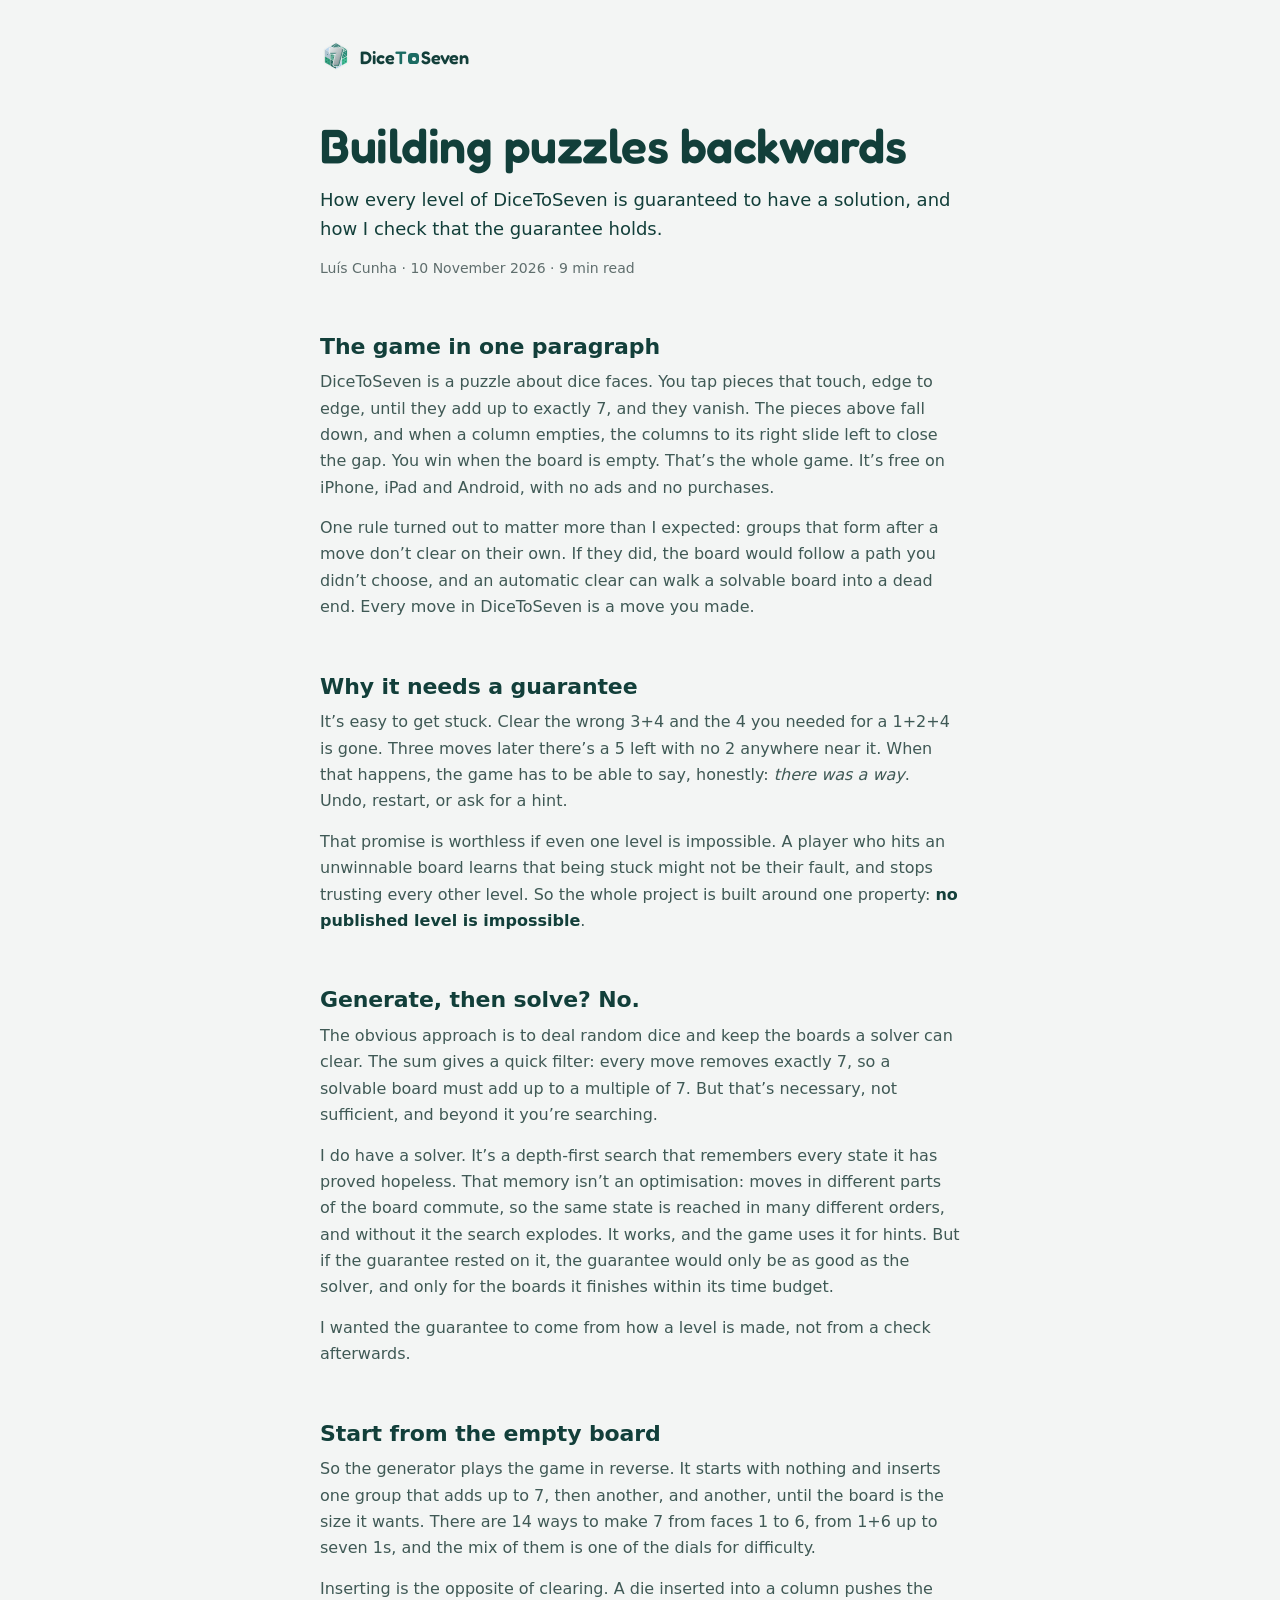
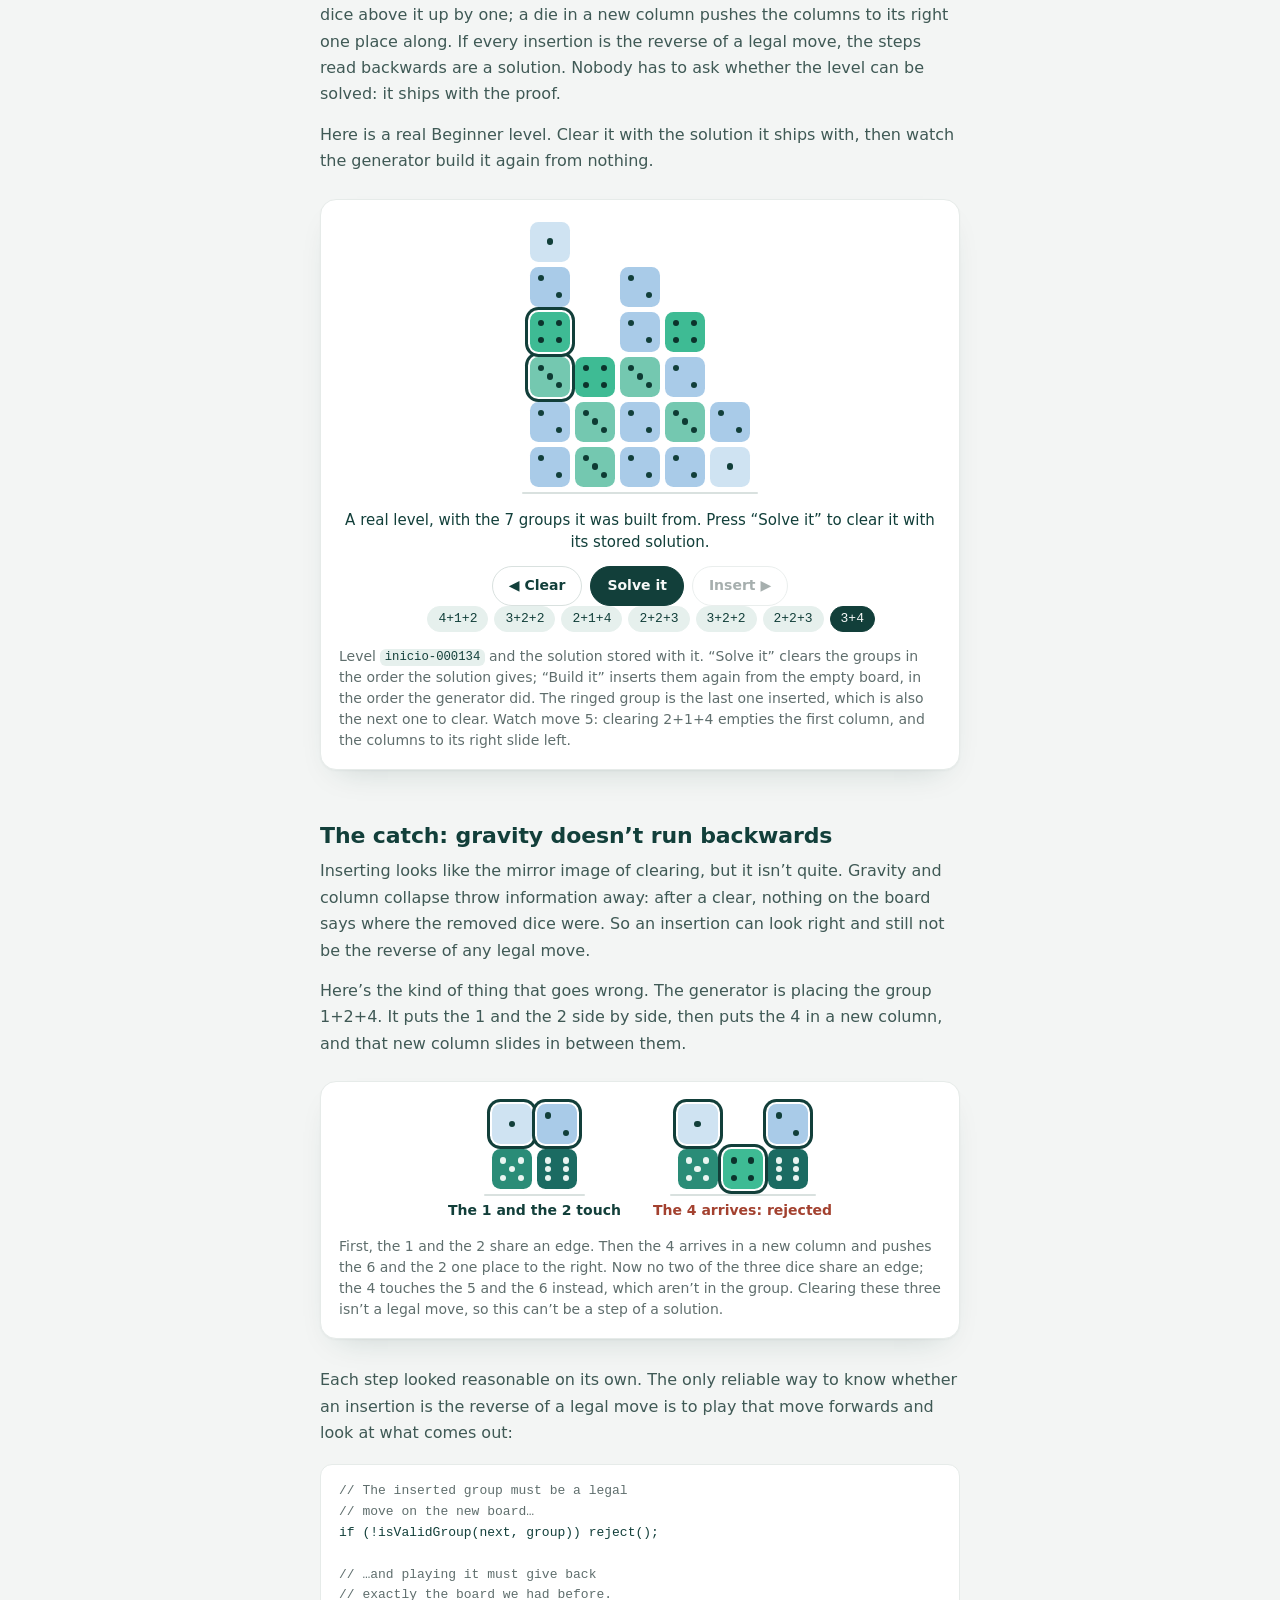
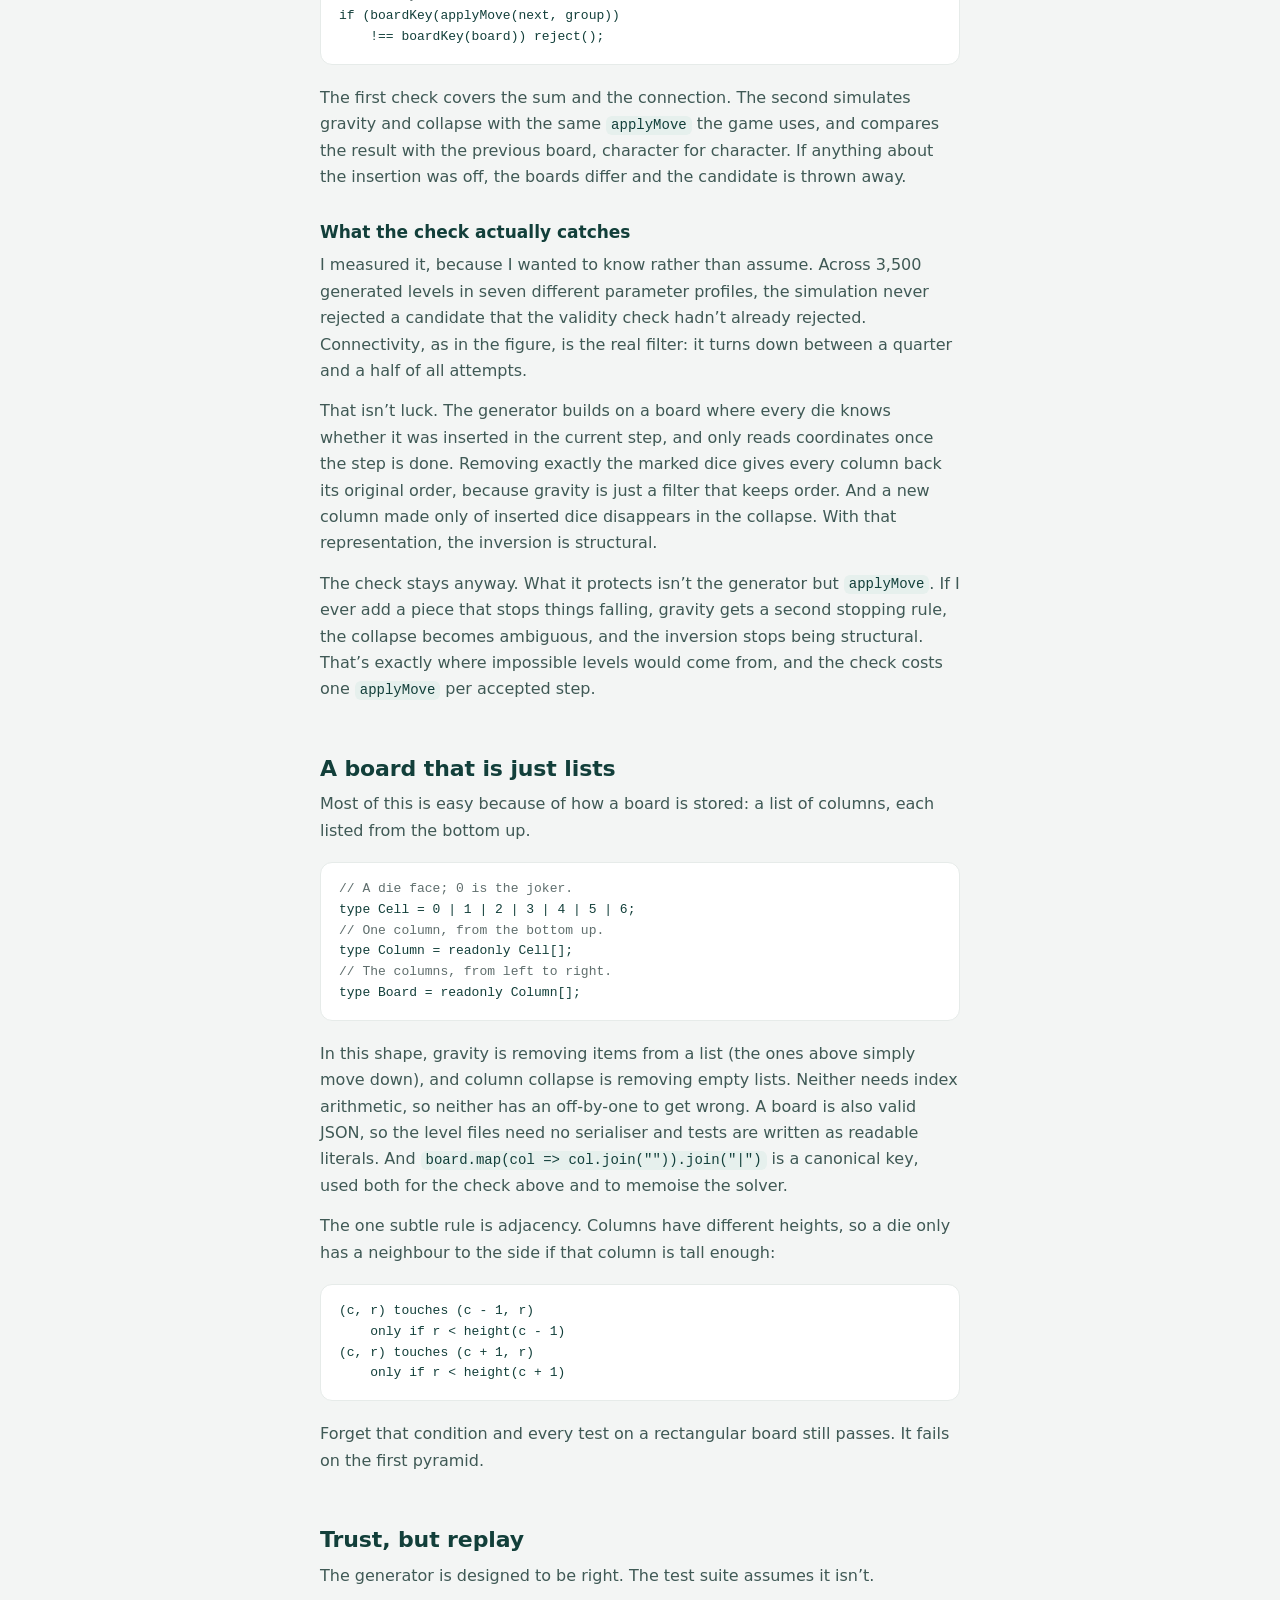
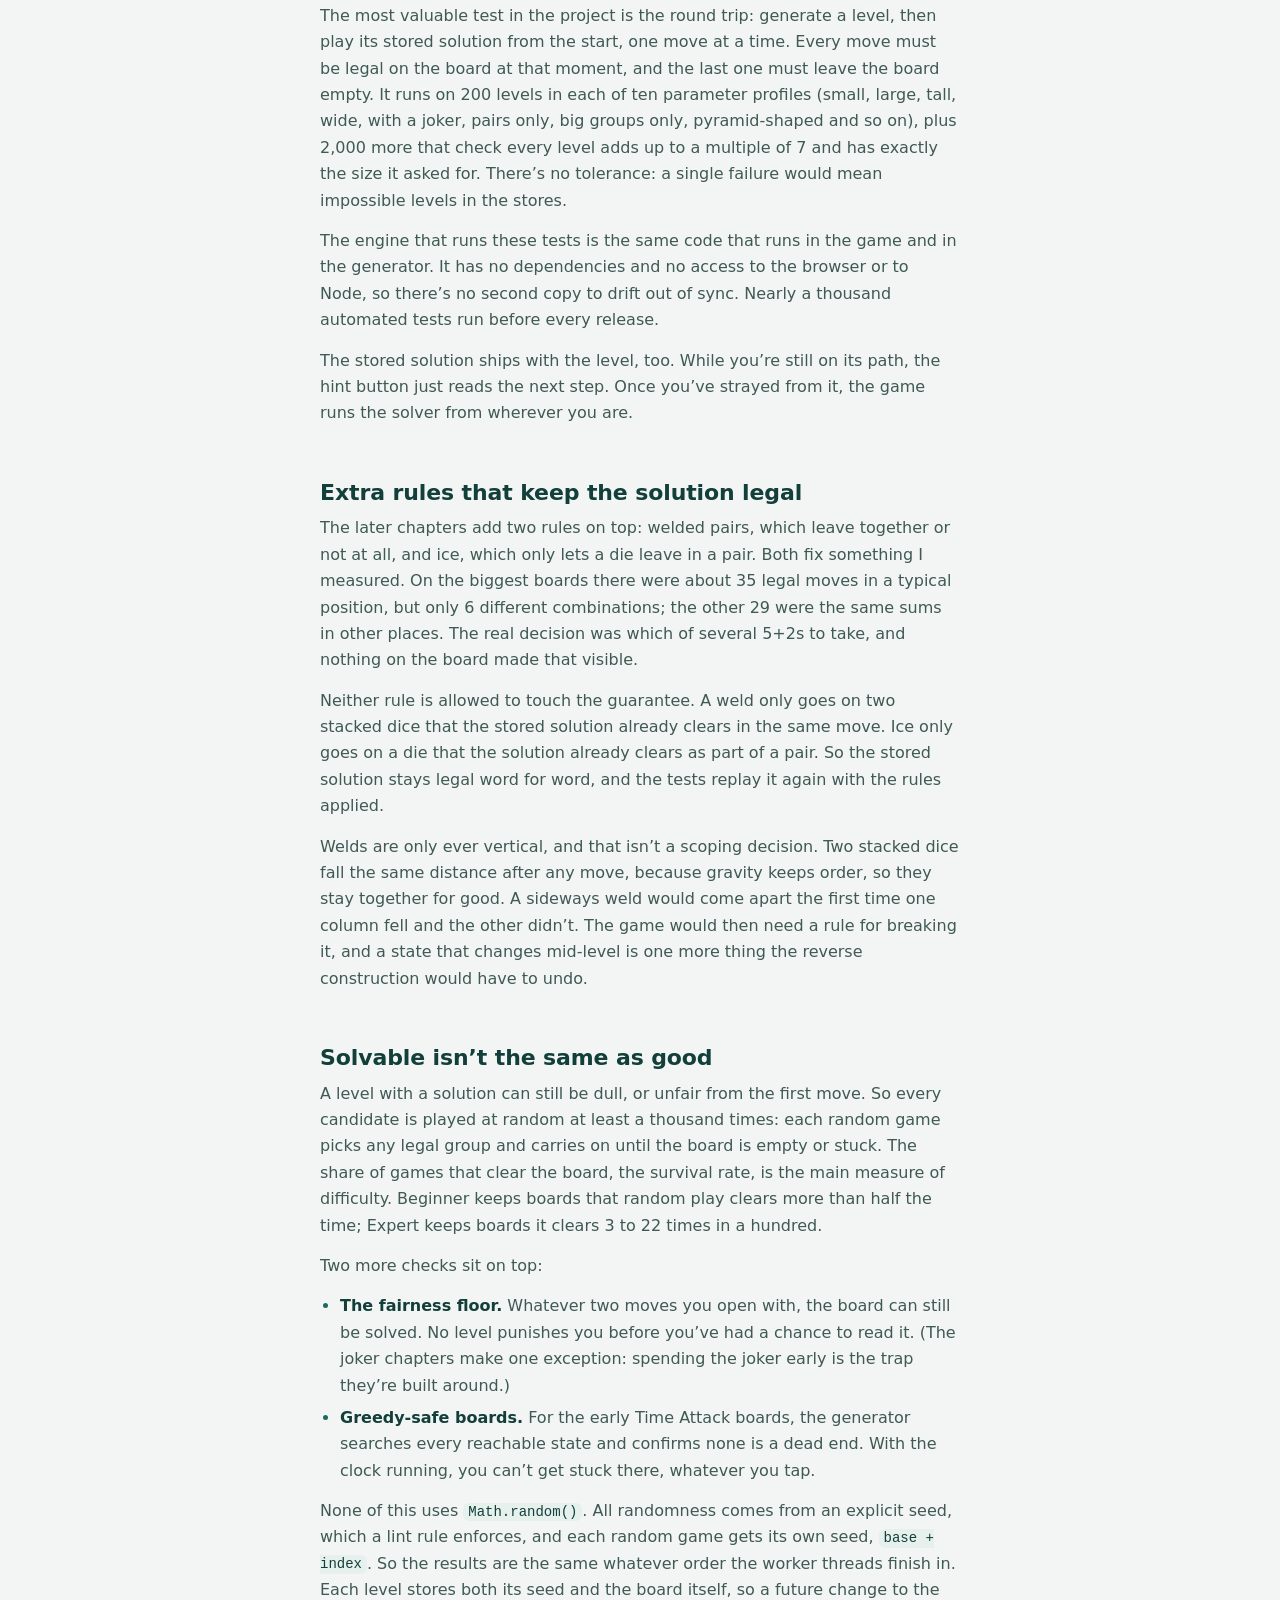
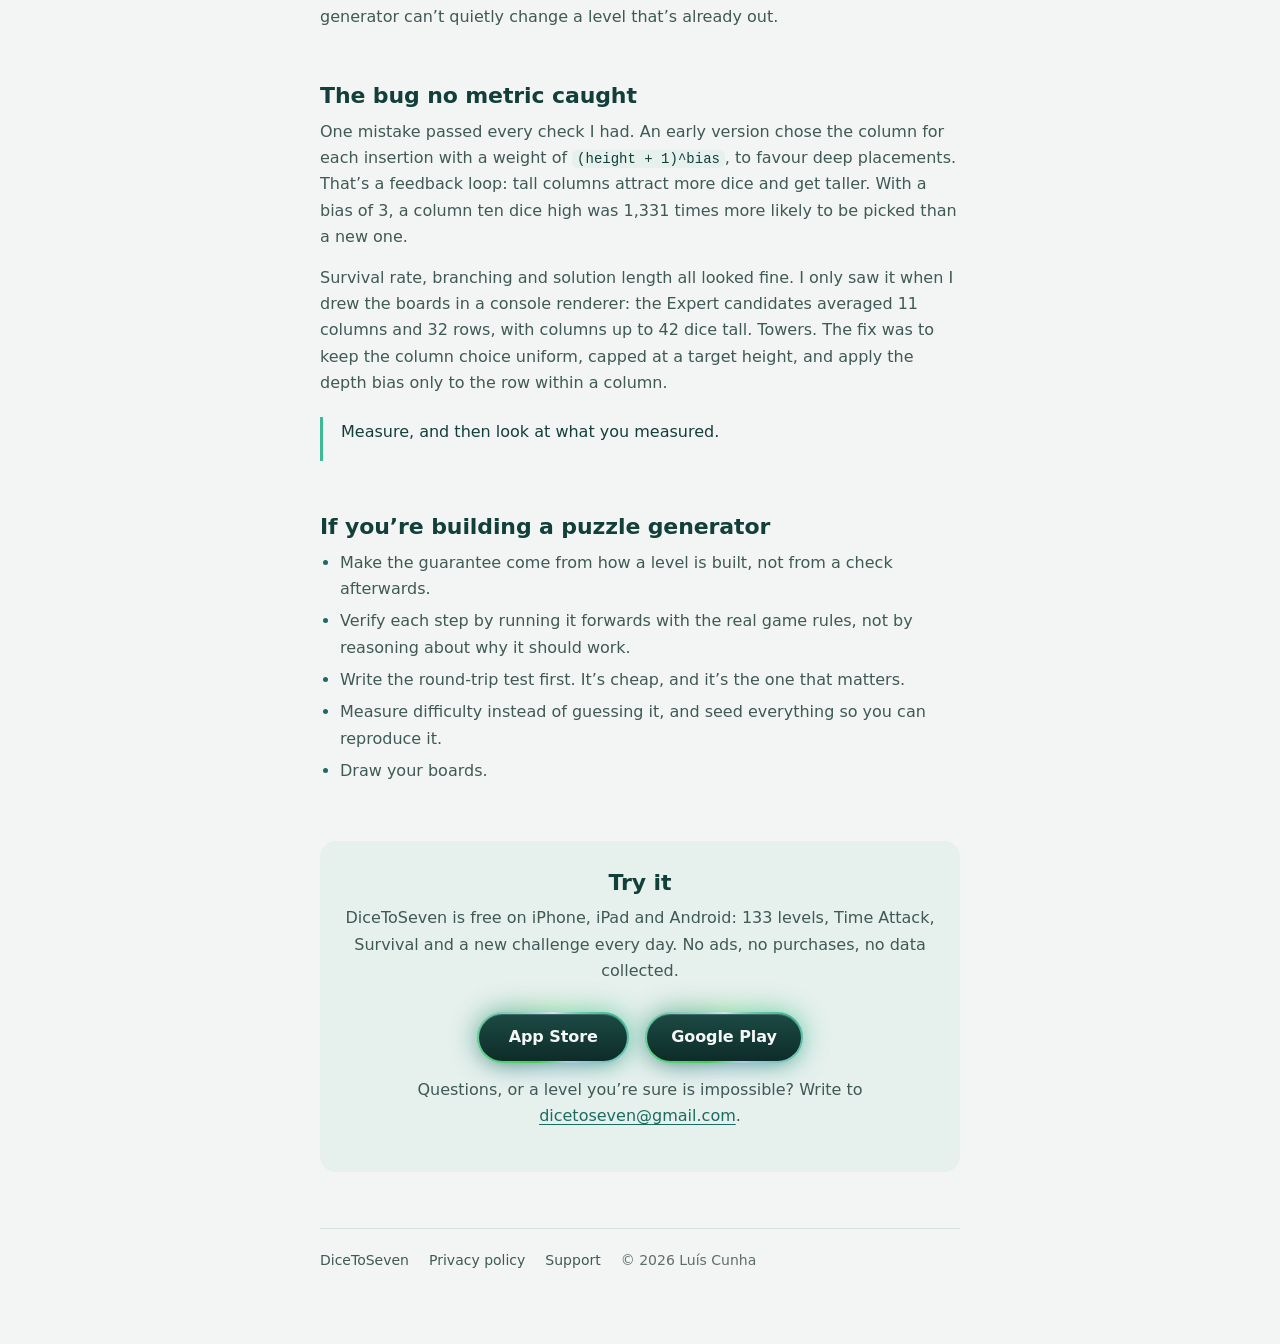
==== building-levels-backwards.html @ 59e58450 "O artigo sobre como se fazem os níveis, para o Hacker News e o Reddit «Building puzzles backwards», " ====
<!doctype html>
<html lang="en-GB">
<head>
  <meta charset="utf-8">
  <meta name="viewport" content="width=device-width, initial-scale=1">
  <title>Building puzzles backwards — DiceToSeven</title>
  <meta name="description" content="How every level of DiceToSeven is guaranteed to have a solution: reverse construction checked by forward simulation, and a round-trip test over thousands of boards.">
  <meta name="color-scheme" content="only light">
  <meta name="theme-color" content="#f3f5f4">
  <meta name="author" content="Luís Cunha">
  <meta property="og:type" content="article">
  <meta property="og:title" content="Building puzzles backwards">
  <meta property="og:description" content="How every level of DiceToSeven is guaranteed to have a solution, and how I check that the guarantee holds.">
  <meta property="og:url" content="https://luiscunha.github.io/dicetoseven-site/building-levels-backwards.html">
  <meta property="og:image" content="https://luiscunha.github.io/dicetoseven-site/assets/partilha.jpg">
  <meta property="og:image:width" content="1200">
  <meta property="og:image:height" content="630">
  <meta name="twitter:card" content="summary_large_image">
  <link rel="icon" href="assets/favicon.svg" type="image/svg+xml">
  <link rel="apple-touch-icon" href="assets/icone-180.png">
  <link rel="stylesheet" href="assets/estilo.css">
  <meta name="apple-itunes-app" content="app-id=6830374682">
  <script src="assets/artigo.js" defer></script>
</head>
<body>
<div class="pagina">

  <header class="topo">
    <a class="marca" href="./">
      <img src="assets/icone.svg" alt="" width="40" height="40">
      <span class="nome">Dice<span class="nome-liga">T<span class="nome-peca" aria-hidden="true"></span><span class="nome-o">o</span></span>Seven</span>
    </a>
  </header>

  <main class="artigo">
    <article>
      <h1>Building puzzles backwards</h1>
      <p class="entrada">How every level of DiceToSeven is guaranteed to have a solution, and how I check that the guarantee holds.</p>
      <p class="data">Luís Cunha · 10 November 2026 · 9 min read</p>

      <h2>The game in one paragraph</h2>
      <p>DiceToSeven is a puzzle about dice faces. You tap pieces that touch, edge to edge, until they add up to exactly 7, and they vanish. The pieces above fall down, and when a column empties, the columns to its right slide left to close the gap. You win when the board is empty. That’s the whole game. It’s free on iPhone, iPad and Android, with no ads and no purchases.</p>
      <p>One rule turned out to matter more than I expected: groups that form after a move don’t clear on their own. If they did, the board would follow a path you didn’t choose, and an automatic clear can walk a solvable board into a dead end. Every move in DiceToSeven is a move you made.</p>

      <h2>Why it needs a guarantee</h2>
      <p>It’s easy to get stuck. Clear the wrong 3+4 and the 4 you needed for a 1+2+4 is gone. Three moves later there’s a 5 left with no 2 anywhere near it. When that happens, the game has to be able to say, honestly: <em>there was a way</em>. Undo, restart, or ask for a hint.</p>
      <p>That promise is worthless if even one level is impossible. A player who hits an unwinnable board learns that being stuck might not be their fault, and stops trusting every other level. So the whole project is built around one property: <strong>no published level is impossible</strong>.</p>

      <h2>Generate, then solve? No.</h2>
      <p>The obvious approach is to deal random dice and keep the boards a solver can clear. The sum gives a quick filter: every move removes exactly 7, so a solvable board must add up to a multiple of 7. But that’s necessary, not sufficient, and beyond it you’re searching.</p>
      <p>I do have a solver. It’s a depth-first search that remembers every state it has proved hopeless. That memory isn’t an optimisation: moves in different parts of the board commute, so the same state is reached in many different orders, and without it the search explodes. It works, and the game uses it for hints. But if the guarantee rested on it, the guarantee would only be as good as the solver, and only for the boards it finishes within its time budget.</p>
      <p>I wanted the guarantee to come from how a level is made, not from a check afterwards.</p>

      <h2>Start from the empty board</h2>
      <p>So the generator plays the game in reverse. It starts with nothing and inserts one group that adds up to 7, then another, and another, until the board is the size it wants. There are 14 ways to make 7 from faces 1 to 6, from 1+6 up to seven 1s, and the mix of them is one of the dials for difficulty.</p>
      <p>Inserting is the opposite of clearing. A die inserted into a column pushes the dice above it up by one; a die in a new column pushes the columns to its right one place along. If every insertion is the reverse of a legal move, the steps read backwards are a solution. Nobody has to ask whether the level can be solved: it ships with the proof.</p>
      <p>Here is a real Beginner level. Clear it with the solution it ships with, then watch the generator build it again from nothing.</p>

      <figure class="figura" data-demo="[[2,2,3,4,2,1],[3,3,4],[2,2,3,2,2],[2,3,2,4],[1,2]]" data-solucao="[[2,3],[1,2,65],[130,131,194],[129,130,193],[0,1,65],[0,64,128],[0,64,65]]">
        <div class="tabuleiro"></div>
        <p class="demo-legenda" aria-live="polite"></p>
        <div class="demo-controlos">
          <button type="button" data-acao="tirar" aria-label="Clear one group">◀ Clear</button>
          <button type="button" data-acao="tudo" class="principal">Build it</button>
          <button type="button" data-acao="por" aria-label="Insert one group">Insert ▶</button>
        </div>
        <ol class="demo-passos" aria-label="The groups, in the order they are inserted"></ol>
        <figcaption>Level <code>inicio-000134</code> and the solution stored with it. “Solve it” clears the groups in the order the solution gives; “Build it” inserts them again from the empty board, in the order the generator did. The ringed group is the last one inserted, which is also the next one to clear. Watch move 5: clearing 2+1+4 empties the first column, and the columns to its right slide left.</figcaption>
      </figure>

      <h2>The catch: gravity doesn’t run backwards</h2>
      <p>Inserting looks like the mirror image of clearing, but it isn’t quite. Gravity and column collapse throw information away: after a clear, nothing on the board says where the removed dice were. So an insertion can look right and still not be the reverse of any legal move.</p>
      <p>Here’s the kind of thing that goes wrong. The generator is placing the group 1+2+4. It puts the 1 and the 2 side by side, then puts the 4 in a new column, and that new column slides in between them.</p>

      <figure class="figura">
        <div class="figura-par">
          <div>
            <div class="tabuleiro" data-tabuleiro="[[5,1],[6,2]]" data-marcadas="[[0,1],[1,1]]"></div>
            <span class="figura-rotulo">The 1 and the 2 touch</span>
          </div>
          <div>
            <div class="tabuleiro" data-tabuleiro="[[5,1],[4],[6,2]]" data-marcadas="[[0,1],[1,0],[2,1]]"></div>
            <span class="figura-rotulo recusado">The 4 arrives: rejected</span>
          </div>
        </div>
        <figcaption>First, the 1 and the 2 share an edge. Then the 4 arrives in a new column and pushes the 6 and the 2 one place to the right. Now no two of the three dice share an edge; the 4 touches the 5 and the 6 instead, which aren’t in the group. Clearing these three isn’t a legal move, so this can’t be a step of a solution.</figcaption>
      </figure>

      <p>Each step looked reasonable on its own. The only reliable way to know whether an insertion is the reverse of a legal move is to play that move forwards and look at what comes out:</p>

<pre><code><span class="comentario">// The inserted group must be a legal</span>
<span class="comentario">// move on the new board…</span>
if (!isValidGroup(next, group)) reject();

<span class="comentario">// …and playing it must give back</span>
<span class="comentario">// exactly the board we had before.</span>
if (boardKey(applyMove(next, group))
    !== boardKey(board)) reject();</code></pre>

      <p>The first check covers the sum and the connection. The second simulates gravity and collapse with the same <code>applyMove</code> the game uses, and compares the result with the previous board, character for character. If anything about the insertion was off, the boards differ and the candidate is thrown away.</p>

      <h3>What the check actually catches</h3>
      <p>I measured it, because I wanted to know rather than assume. Across 3,500 generated levels in seven different parameter profiles, the simulation never rejected a candidate that the validity check hadn’t already rejected. Connectivity, as in the figure, is the real filter: it turns down between a quarter and a half of all attempts.</p>
      <p>That isn’t luck. The generator builds on a board where every die knows whether it was inserted in the current step, and only reads coordinates once the step is done. Removing exactly the marked dice gives every column back its original order, because gravity is just a filter that keeps order. And a new column made only of inserted dice disappears in the collapse. With that representation, the inversion is structural.</p>
      <p>The check stays anyway. What it protects isn’t the generator but <code>applyMove</code>. If I ever add a piece that stops things falling, gravity gets a second stopping rule, the collapse becomes ambiguous, and the inversion stops being structural. That’s exactly where impossible levels would come from, and the check costs one <code>applyMove</code> per accepted step.</p>

      <h2>A board that is just lists</h2>
      <p>Most of this is easy because of how a board is stored: a list of columns, each listed from the bottom up.</p>

<pre><code><span class="comentario">// A die face; 0 is the joker.</span>
type Cell = 0 | 1 | 2 | 3 | 4 | 5 | 6;
<span class="comentario">// One column, from the bottom up.</span>
type Column = readonly Cell[];
<span class="comentario">// The columns, from left to right.</span>
type Board = readonly Column[];</code></pre>

      <p>In this shape, gravity is removing items from a list (the ones above simply move down), and column collapse is removing empty lists. Neither needs index arithmetic, so neither has an off-by-one to get wrong. A board is also valid JSON, so the level files need no serialiser and tests are written as readable literals. And <code>board.map(col =&gt; col.join("")).join("|")</code> is a canonical key, used both for the check above and to memoise the solver.</p>
      <p>The one subtle rule is adjacency. Columns have different heights, so a die only has a neighbour to the side if that column is tall enough:</p>

<pre><code>(c, r) touches (c - 1, r)
    only if r &lt; height(c - 1)
(c, r) touches (c + 1, r)
    only if r &lt; height(c + 1)</code></pre>

      <p>Forget that condition and every test on a rectangular board still passes. It fails on the first pyramid.</p>

      <h2>Trust, but replay</h2>
      <p>The generator is designed to be right. The test suite assumes it isn’t.</p>
      <p>The most valuable test in the project is the round trip: generate a level, then play its stored solution from the start, one move at a time. Every move must be legal on the board at that moment, and the last one must leave the board empty. It runs on 200 levels in each of ten parameter profiles (small, large, tall, wide, with a joker, pairs only, big groups only, pyramid-shaped and so on), plus 2,000 more that check every level adds up to a multiple of 7 and has exactly the size it asked for. There’s no tolerance: a single failure would mean impossible levels in the stores.</p>
      <p>The engine that runs these tests is the same code that runs in the game and in the generator. It has no dependencies and no access to the browser or to Node, so there’s no second copy to drift out of sync. Nearly a thousand automated tests run before every release.</p>
      <p>The stored solution ships with the level, too. While you’re still on its path, the hint button just reads the next step. Once you’ve strayed from it, the game runs the solver from wherever you are.</p>

      <h2>Extra rules that keep the solution legal</h2>
      <p>The later chapters add two rules on top: welded pairs, which leave together or not at all, and ice, which only lets a die leave in a pair. Both fix something I measured. On the biggest boards there were about 35 legal moves in a typical position, but only 6 different combinations; the other 29 were the same sums in other places. The real decision was which of several 5+2s to take, and nothing on the board made that visible.</p>
      <p>Neither rule is allowed to touch the guarantee. A weld only goes on two stacked dice that the stored solution already clears in the same move. Ice only goes on a die that the solution already clears as part of a pair. So the stored solution stays legal word for word, and the tests replay it again with the rules applied.</p>
      <p>Welds are only ever vertical, and that isn’t a scoping decision. Two stacked dice fall the same distance after any move, because gravity keeps order, so they stay together for good. A sideways weld would come apart the first time one column fell and the other didn’t. The game would then need a rule for breaking it, and a state that changes mid-level is one more thing the reverse construction would have to undo.</p>

      <h2>Solvable isn’t the same as good</h2>
      <p>A level with a solution can still be dull, or unfair from the first move. So every candidate is played at random at least a thousand times: each random game picks any legal group and carries on until the board is empty or stuck. The share of games that clear the board, the survival rate, is the main measure of difficulty. Beginner keeps boards that random play clears more than half the time; Expert keeps boards it clears 3 to 22 times in a hundred.</p>
      <p>Two more checks sit on top:</p>
      <ul>
        <li><strong>The fairness floor.</strong> Whatever two moves you open with, the board can still be solved. No level punishes you before you’ve had a chance to read it. (The joker chapters make one exception: spending the joker early is the trap they’re built around.)</li>
        <li><strong>Greedy-safe boards.</strong> For the early Time Attack boards, the generator searches every reachable state and confirms none is a dead end. With the clock running, you can’t get stuck there, whatever you tap.</li>
      </ul>
      <p>None of this uses <code>Math.random()</code>. All randomness comes from an explicit seed, which a lint rule enforces, and each random game gets its own seed, <code>base + index</code>. So the results are the same whatever order the worker threads finish in. Each level stores both its seed and the board itself, so a future change to the generator can’t quietly change a level that’s already out.</p>

      <h2>The bug no metric caught</h2>
      <p>One mistake passed every check I had. An early version chose the column for each insertion with a weight of <code>(height + 1)^bias</code>, to favour deep placements. That’s a feedback loop: tall columns attract more dice and get taller. With a bias of 3, a column ten dice high was 1,331 times more likely to be picked than a new one.</p>
      <p>Survival rate, branching and solution length all looked fine. I only saw it when I drew the boards in a console renderer: the Expert candidates averaged 11 columns and 32 rows, with columns up to 42 dice tall. Towers. The fix was to keep the column choice uniform, capped at a target height, and apply the depth bias only to the row within a column.</p>
      <blockquote><p>Measure, and then look at what you measured.</p></blockquote>

      <h2>If you’re building a puzzle generator</h2>
      <ul>
        <li>Make the guarantee come from how a level is built, not from a check afterwards.</li>
        <li>Verify each step by running it forwards with the real game rules, not by reasoning about why it should work.</li>
        <li>Write the round-trip test first. It’s cheap, and it’s the one that matters.</li>
        <li>Measure difficulty instead of guessing it, and seed everything so you can reproduce it.</li>
        <li>Draw your boards.</li>
      </ul>

      <section class="artigo-fim">
        <h2>Try it</h2>
        <p>DiceToSeven is free on iPhone, iPad and Android: 133 levels, Time Attack, Survival and a new challenge every day. No ads, no purchases, no data collected.</p>
        <p class="lojas">
          <a class="pastilha" href="https://apps.apple.com/app/id6830374682" aria-label="Download on the App Store">App Store</a>
          <a class="pastilha" href="https://play.google.com/store/apps/details?id=com.luiscunha.dicetoseven&amp;hl=en_GB&amp;referrer=utm_source%3Dartigo" aria-label="Get it on Google Play">Google Play</a>
        </p>
        <p>Questions, or a level you’re sure is impossible? Write to <a href="mailto:dicetoseven@gmail.com">dicetoseven@gmail.com</a>.</p>
      </section>
    </article>

    <footer class="rodape">
      <a href="./">DiceToSeven</a>
      <a href="privacy.html">Privacy policy</a>
      <a href="support.html">Support</a>
      <span>© 2026 Luís Cunha</span>
    </footer>
  </main>

</div>
</body>
</html>
---- assets/estilo.css ----
/*
 * O site do DiceToSeven: as cores e a letra do jogo, num papel claro.
 *
 * Só há tema claro, e é de propósito. O `only light` diz também aos browsers
 * que escurecem as páginas à força no modo noturno (o Chrome do Android) que
 * esta não se escurece: escurecida por eles, perdia o contraste.
 *
 * As cores são as do `theme.css` do jogo. A Fredoka é a do nome do jogo (SIL
 * Open Font License 1.1 — ver `fredoka-LEIA-ME.txt`), e só serve os títulos;
 * o resto do texto é a letra do sistema, que respeita o tamanho de letra que
 * cada um escolheu no telemóvel.
 *
 * As formas: os painéis têm 16px de raio; os idiomas e a etiqueta das lojas
 * são pílulas. Nunca há um painel dentro de outro — no telemóvel, um cartão
 * dentro de um cartão come metade da largura em margens.
 */

@font-face {
  font-family: "Fredoka";
  font-style: normal;
  font-weight: 600;
  font-display: swap;
  src: url("fredoka-600-latin.woff2") format("woff2");
}

:root {
  color-scheme: only light;

  /* Neutros: frios, como os do jogo. */
  --ground: #f3f5f4;
  --surface: #ffffff;
  --tint: #e6f0ed;
  --line: #d9e1df;
  --line-soft: #e6ebe9;

  /* Texto: o título em `--ink`, o corpo em `--ink-soft`. Todos passam o AA. */
  --ink: #123f3a;
  --ink-soft: #3f5955;
  --ink-muted: #5f6e6d;

  --accent: #1b6b62;
  --accent-strong: #145249;
  --on-accent: #f6f8f7;

  /* A rampa das faces do jogo, para os marcadores da lista. */
  --face-2: #a9cbe8;
  --face-3: #74c8b0;
  --face-4: #3ebb94;
  --face-5: #2a8c77;
  --face-6: #1b6b62;

  --peca: var(--accent);
  --pinta: #eef6f3;

  --raio: 16px;
  /* A sombra é do verde da marca, e não preta: assenta no fundo em vez de o sujar. */
  --sombra: 0 1px 2px rgb(18 63 58 / 0.04), 0 14px 32px -18px rgb(18 63 58 / 0.22);
}

*,
*::before,
*::after {
  box-sizing: border-box;
}

[hidden] {
  display: none !important;
}

html {
  background: var(--ground);
}

/*
 * O fundo fica só no `html`. Um fundo no `body` pintava-se por cima do halo
 * do «Em breve», que fica atrás da pílula com `z-index: -1`.
 */
body {
  margin: 0;
  color: var(--ink);
  font: 1rem/1.65 system-ui, -apple-system, "Segoe UI", Roboto, sans-serif;
  -webkit-text-size-adjust: 100%;
  -webkit-font-smoothing: antialiased;
}

.pagina {
  max-width: 44rem;
  margin: 0 auto;
  padding: 12px 20px 56px;
}

a {
  color: var(--accent);
  text-decoration-thickness: 1px;
  text-underline-offset: 0.2em;
  transition: color 150ms ease;
}

a:hover {
  color: var(--accent-strong);
}

a:focus-visible {
  outline: 2px solid var(--accent);
  outline-offset: 3px;
  border-radius: 4px;
}

/* ─── O topo: a marca e os idiomas ───────────────────────────────────────── */

.topo {
  display: flex;
  align-items: center;
  justify-content: space-between;
  flex-wrap: wrap;
  gap: 12px;
  min-height: 64px;
}

.marca {
  display: inline-flex;
  align-items: center;
  gap: 8px;
  color: var(--ink);
  text-decoration: none;
}

.marca:hover {
  color: var(--ink);
}

.marca img {
  width: 32px;
  height: 32px;
}

.marca .nome {
  font-size: 1.125rem;
}

/*
 * O nome como no jogo: o «To» na cor de destaque, e uma peça de uma pinta no
 * lugar do «o». O «o» continua no texto, só invisível, para o nome se ler e se
 * copiar inteiro.
 */
.nome {
  font-family: "Fredoka", system-ui, sans-serif;
  font-weight: 600;
  line-height: 1;
  white-space: nowrap;
}

.nome-liga {
  color: var(--accent);
}

.nome-peca {
  position: relative;
  display: inline-block;
  width: 0.62em;
  height: 0.62em;
  margin-inline: 0.07em;
  border-radius: 0.2em;
  background: var(--peca);
  vertical-align: -0.02em;
}

.nome-peca::after {
  content: "";
  position: absolute;
  inset: 0;
  width: 0.2em;
  height: 0.2em;
  margin: auto;
  border-radius: 50%;
  background: var(--pinta);
}

.nome-o {
  display: inline-block;
  width: 0;
  overflow: hidden;
  visibility: hidden;
}

/* Os idiomas: um seletor em pílula, com o atual a escuro. */
.idiomas {
  display: flex;
  gap: 2px;
  padding: 3px;
  border: 1px solid var(--line);
  border-radius: 999px;
  background: var(--surface);
}

.idiomas a {
  min-width: 36px;
  padding: 7px 9px;
  border-radius: 999px;
  color: var(--ink-muted);
  font-size: 0.8125rem;
  font-weight: 600;
  line-height: 1.2;
  letter-spacing: 0.02em;
  text-align: center;
  text-decoration: none;
  /* Só a cor: o fundo do idioma atual entra logo, sem se ver a transição. */
  transition: color 150ms ease;
}

.idiomas a:hover {
  color: var(--ink);
}

.idiomas a[aria-current="true"] {
  background: var(--ink);
  color: var(--on-accent);
}

/* ─── O texto ────────────────────────────────────────────────────────────── */

main[data-idioma] {
  padding-top: 28px;
}

h1 {
  margin: 0 0 10px;
  color: var(--ink);
  font-family: "Fredoka", system-ui, sans-serif;
  font-size: clamp(2.25rem, 1.6rem + 2.6vw, 3rem);
  font-weight: 600;
  line-height: 1.08;
  letter-spacing: -0.01em;
  text-wrap: balance;
}

h2 {
  margin: 44px 0 8px;
  color: var(--ink);
  font-size: 1.1875rem;
  font-weight: 650;
  line-height: 1.3;
  letter-spacing: -0.005em;
}

p,
ul {
  margin: 0 0 14px;
  color: var(--ink-soft);
}

ul {
  padding-left: 1.25em;
}

li + li {
  margin-top: 6px;
}

li::marker {
  color: var(--accent);
}

strong {
  color: var(--ink);
  font-weight: 650;
}

.data {
  margin: 0 0 28px;
  color: var(--ink-muted);
  font-size: 0.875rem;
}

/* O painel: o que a página tem de mais importante, e só isso. */
.cartao {
  margin: 28px 0 8px;
  padding: 20px 22px;
  border: 1px solid var(--line-soft);
  border-radius: var(--raio);
  background: var(--surface);
  box-shadow: var(--sombra);
}

.cartao p:last-child {
  margin-bottom: 0;
}

.destaque {
  color: var(--ink);
  font-size: 1.0625rem;
  line-height: 1.6;
}

/* As perguntas frequentes: um painel só, com uma linha fina entre perguntas. */
.perguntas {
  margin: 14px 0 0;
  padding: 0 22px 20px;
  border: 1px solid var(--line-soft);
  border-radius: var(--raio);
  background: var(--surface);
  box-shadow: var(--sombra);
}

.perguntas dt {
  padding-top: 20px;
  color: var(--ink);
  font-weight: 600;
  line-height: 1.4;
}

.perguntas dt:not(:first-of-type) {
  margin-top: 20px;
  border-top: 1px solid var(--line-soft);
}

.perguntas dd {
  margin: 6px 0 0;
  color: var(--ink-soft);
}

/* ─── A página de entrada ────────────────────────────────────────────────── */

/*
 * A montra do jogo. É mais larga do que as páginas de texto (`.pagina`),
 * porque mostra imagens lado a lado; o texto, esse, nunca passa das 36em.
 *
 * As imagens são as capturas das lojas, feitas a partir do jogo verdadeiro
 * (`capturas.mjs`, no repositório do jogo), em WebP e no idioma da página:
 * cada uma vive num bloco `[data-idioma]`, e com `loading="lazy"` só se
 * descarregam as do idioma que se vê.
 */
.montra {
  max-width: 70rem;
  margin: 0 auto;
  padding: 12px 20px 56px;
}

.montra main h2 {
  margin: 0 0 12px;
  font-family: "Fredoka", system-ui, sans-serif;
  font-size: clamp(1.75rem, 1.2rem + 2vw, 2.5rem);
  font-weight: 600;
  line-height: 1.12;
  letter-spacing: -0.01em;
  text-wrap: balance;
}

.bloco {
  margin-top: 72px;
}

.bloco-texto {
  max-width: 36em;
  margin: 0;
  color: var(--ink-soft);
  font-size: 1.0625rem;
}

/* A abertura: o nome e a regra, e o primeiro ecrã do jogo ao lado. */
.abertura {
  display: grid;
  gap: 40px;
  padding-top: 24px;
}

.abertura-icone {
  width: 72px;
  height: 72px;
  margin-bottom: 18px;
}

.abertura .nome {
  display: block;
  font-size: clamp(2.75rem, 1.6rem + 5vw, 4.75rem);
  letter-spacing: -0.01em;
}

.abertura .destaque {
  max-width: 24em;
  margin: 20px 0 0;
  color: var(--ink-soft);
  font-size: clamp(1.125rem, 1rem + 0.6vw, 1.375rem);
  text-wrap: pretty;
}

.abertura [data-idioma] > p:last-child {
  margin: 0;
}

.abertura-ecra {
  position: relative;
  justify-self: center;
  width: min(300px, 78vw);
}

/* Um brilho verde atrás do ecrã, a puxar a imagem para a frente da página. */
.abertura-ecra::before {
  content: "";
  position: absolute;
  inset: 10% -14%;
  z-index: -1;
  border-radius: 50%;
  background: radial-gradient(closest-side, rgb(62 187 148 / 0.28), transparent);
  filter: blur(8px);
}

.abertura-ecra img,
.galeria img {
  display: block;
  width: 100%;
  height: auto;
  border-radius: 24px;
  box-shadow:
    0 0 0 1px rgb(18 63 58 / 0.06),
    0 28px 56px -26px rgb(18 63 58 / 0.5);
}

/*
 * A galeria: no telemóvel, uma fila que se desliza, com a imagem seguinte a
 * espreitar na margem, para se perceber que há mais; num ecrã largo, as
 * cinco lado a lado, sem deslizar nada.
 */
.galeria {
  display: grid;
  grid-auto-flow: column;
  grid-auto-columns: min(62vw, 240px);
  gap: 14px;
  margin: 28px -20px 0;
  padding: 4px 20px 28px;
  overflow-x: auto;
  scroll-snap-type: x mandatory;
  scroll-padding-inline: 20px;
  scrollbar-width: none;
}

.galeria::-webkit-scrollbar {
  display: none;
}

.galeria img {
  border-radius: 20px;
  scroll-snap-align: start;
}

/* O rigor: a frase e os testes de um lado, como se faz um nível do outro. */
.passos {
  display: grid;
  gap: 14px;
  margin: 28px 0 0;
  padding: 0;
  list-style: none;
}

.passos li {
  display: grid;
  grid-template-columns: 44px 1fr;
  gap: 18px;
  margin: 0;
  padding: 22px 24px;
  border: 1px solid var(--line-soft);
  border-radius: var(--raio);
  background: var(--surface);
  box-shadow: var(--sombra);
}

.passos h3 {
  margin: 2px 0 6px;
  color: var(--ink);
  font-size: 1.125rem;
  font-weight: 650;
  line-height: 1.3;
}

.passos p {
  margin: 0;
}

/*
 * Um dado do jogo, em CSS: a face, as pintas na grelha 3×3 de um dado a
 * sério, e o rebordo de baixo. Conta os três passos sem pôr números à frente.
 */
.dado {
  display: grid;
  grid-template: repeat(3, 1fr) / repeat(3, 1fr);
  width: 44px;
  height: 44px;
  padding: 8px;
  border-radius: 11px;
  box-shadow:
    inset 0 0 0 1px rgb(18 63 58 / 0.18),
    inset 0 -3px 0 rgb(0 0 0 / 0.14);
}

.dado i {
  width: 7px;
  height: 7px;
  place-self: center;
  border-radius: 50%;
  background: var(--ink);
}

.dado[data-face="1"] { background: var(--face-3); }
.dado[data-face="2"] { background: var(--face-4); }
.dado[data-face="3"] { background: var(--face-5); }
.dado[data-face="3"] i { background: var(--pinta); }

.dado[data-face="1"] i { grid-area: 2 / 2; }
.dado[data-face="2"] i:nth-child(1),
.dado[data-face="3"] i:nth-child(1) { grid-area: 1 / 1; }
.dado[data-face="2"] i:nth-child(2),
.dado[data-face="3"] i:nth-child(3) { grid-area: 3 / 3; }
.dado[data-face="3"] i:nth-child(2) { grid-area: 2 / 2; }

/* Os números: um painel só, com linhas finas entre eles. */
.numeros {
  display: grid;
  grid-template-columns: repeat(2, 1fr);
  gap: 1px;
  margin-top: 72px;
  overflow: hidden;
  border: 1px solid var(--line-soft);
  border-radius: var(--raio);
  background: var(--line-soft);
  box-shadow: var(--sombra);
}

.numeros > div {
  display: grid;
  gap: 6px;
  justify-items: center;
  padding: 24px 12px;
  background: var(--surface);
  text-align: center;
}

.numeros strong {
  color: var(--accent);
  font-family: "Fredoka", system-ui, sans-serif;
  font-size: clamp(2.25rem, 1.6rem + 2.5vw, 3.25rem);
  font-weight: 600;
  line-height: 1;
}

.numeros span {
  color: var(--ink-soft);
  font-size: 0.9375rem;
  line-height: 1.3;
}

.lista-jogo {
  display: grid;
  gap: 14px 32px;
  width: 100%;
  margin: 24px 0 0;
  padding: 22px 24px;
  border: 1px solid var(--line-soft);
  border-radius: var(--raio);
  background: var(--surface);
  box-shadow: var(--sombra);
  list-style: none;
  text-align: left;
}

.lista-jogo li {
  position: relative;
  margin: 0;
  padding-left: 28px;
  color: var(--ink);
  line-height: 1.45;
}

/* Cada linha leva uma peça, e as peças sobem a rampa das faces do jogo. */
.lista-jogo li::before {
  content: "";
  position: absolute;
  top: 0.18em;
  left: 0;
  width: 15px;
  height: 15px;
  border-radius: 4px;
  background: var(--face-4);
}

.lista-jogo li:nth-child(1)::before { background: var(--face-2); }
.lista-jogo li:nth-child(2)::before { background: var(--face-3); }
.lista-jogo li:nth-child(3)::before { background: var(--face-4); }
.lista-jogo li:nth-child(4)::before { background: var(--face-5); }
.lista-jogo li:nth-child(5)::before { background: var(--face-6); }

/* O convite para o Instagram, no fim. */
.convite {
  margin-top: 72px;
  padding: 40px 24px;
  border-radius: 24px;
  background: var(--tint);
  text-align: center;
}

.convite p {
  max-width: 30em;
  margin: 0 auto;
}

.botao {
  display: inline-block;
  margin-top: 24px;
  padding: 13px 26px;
  border-radius: 999px;
  background: var(--ink);
  color: var(--on-accent);
  font-weight: 600;
  line-height: 1.3;
  text-decoration: none;
  transition: background-color 150ms ease, transform 150ms ease;
}

.botao:hover {
  background: #0b2b27;
  color: var(--on-accent);
}

.botao:active {
  transform: translateY(1px);
}

/*
 * As lojas: duas pílulas escuras com um anel de luz à volta, nas cores das
 * faces do jogo, que roda devagar — à maneira do brilho do Apple Intelligence.
 * Eram o «Em breve», e passaram a ser as ligações. São o único elemento da
 * página que se mexe, e é de propósito: é a notícia, e é o que se toca.
 *
 * O anel é o fundo da própria borda (`border-box`), por baixo do fundo escuro
 * (`padding-box`). O halo é um `::before` desfocado atrás da pílula: sem
 * `z-index` na pílula, o `-1` põe-no por baixo dela e por cima da página.
 *
 * O ângulo é uma propriedade registada (`@property`) para se poder animar.
 * Num browser sem ela, o anel fica parado — e continua a ver-se.
 */
@property --angulo {
  syntax: "<angle>";
  inherits: true;
  initial-value: 0deg;
}

.pastilha {
  /* As faces claras do jogo e o verde do joker, que é o verde do que salta à vista. */
  --anel: conic-gradient(
    from var(--angulo),
    #cfe3f2,
    #3ebb94,
    #a9cbe8,
    #3fd34b,
    #74c8b0,
    #cfe3f2
  );
  /* O halo leva cores mais vivas: desfocadas sobre o fundo claro, as pálidas somem. */
  --halo: conic-gradient(
    from var(--angulo),
    #3fd34b,
    #3ebb94,
    #6aa9e0,
    #2a8c77,
    #3fd34b
  );

  position: relative;
  display: inline-block;
  margin-top: 28px;
  /*
   * A letra e as margens encolhem com o ecrã: o texto inglês, o mais
   * comprido, cabe numa linha até aos 360px. Abaixo disso parte-se em duas
   * linhas de comprimento igual, em vez de deixar uma palavra sozinha.
   */
  padding: 12px clamp(14px, 4vw, 24px);
  border: 2px solid transparent;
  border-radius: 999px;
  background:
    linear-gradient(180deg, #1c4a44, #0e2c28) padding-box,
    var(--anel) border-box;
  box-shadow:
    inset 0 1px 0 rgb(255 255 255 / 0.18),
    0 8px 20px -12px rgb(18 63 58 / 0.45);
  color: var(--on-accent);
  font-size: clamp(0.8125rem, 3.4vw, 0.9375rem);
  font-weight: 600;
  line-height: 1.4;
  letter-spacing: -0.005em;
  text-wrap: balance;
  animation: anel-roda 6s linear infinite;
}

.pastilha::before {
  content: "";
  position: absolute;
  inset: -2px;
  z-index: -1;
  border-radius: inherit;
  background: var(--halo);
  filter: blur(14px);
  opacity: 0.7;
}

@keyframes anel-roda {
  to {
    --angulo: 360deg;
  }
}

/* As duas lado a lado, e uma por cima da outra só se não couberem. */
.lojas-texto {
  margin: 28px 0 0;
  color: var(--ink-soft);
  font-weight: 600;
}

.lojas {
  display: flex;
  flex-wrap: wrap;
  gap: 14px 16px;
}

.lojas .pastilha {
  margin-top: 14px;
  min-width: 9.5em;
  text-align: center;
  text-decoration: none;
  font-size: 1rem;
  transition: transform 150ms ease;
}

.lojas .pastilha:hover {
  color: var(--on-accent);
  transform: translateY(-1px);
}

.lojas .pastilha:active {
  transform: translateY(1px);
}

.lojas .pastilha:focus-visible {
  outline: 3px solid var(--accent);
  outline-offset: 4px;
}

/* ─── O rodapé ───────────────────────────────────────────────────────────── */

.rodape {
  display: flex;
  flex-wrap: wrap;
  gap: 8px 20px;
  margin-top: 56px;
  padding-top: 20px;
  border-top: 1px solid var(--line);
  color: var(--ink-muted);
  font-size: 0.875rem;
}

.rodape a {
  color: var(--ink-soft);
  text-decoration: none;
}

.rodape a:hover {
  color: var(--accent);
  text-decoration: underline;
}

.rodape-centro {
  justify-content: center;
}

/* ─── O artigo: como se faz um nível ─────────────────────────────────────── */

/*
 * Uma página de leitura longa, só em inglês: é para quem chega do Hacker News
 * ou do Reddit. A medida do texto fica nos ~68 caracteres da `.pagina`; as
 * figuras usam a mesma largura e nunca saem dela.
 */
.artigo {
  padding-top: 28px;
}

.artigo h1 {
  margin-bottom: 14px;
}

.artigo .entrada {
  color: var(--ink);
  font-size: 1.125rem;
  line-height: 1.6;
}

.artigo h2 {
  margin-top: 52px;
  font-size: 1.375rem;
}

.artigo h3 {
  margin: 28px 0 6px;
  color: var(--ink);
  font-size: 1.0625rem;
  font-weight: 650;
}

.artigo ol {
  margin: 0 0 14px;
  padding-left: 1.4em;
  color: var(--ink-soft);
}

.artigo code {
  padding: 0.1em 0.35em;
  border-radius: 6px;
  background: var(--tint);
  color: var(--ink);
  font: 0.875em/1.4 ui-monospace, "Cascadia Code", "SF Mono", Menlo, Consolas, monospace;
  font-variant-ligatures: none;
}

/* O código: em bloco, com a mesma tinta das pílulas, e a rolar de lado no telemóvel. */
.artigo pre {
  margin: 18px 0 20px;
  padding: 16px 18px;
  overflow-x: auto;
  border: 1px solid var(--line-soft);
  border-radius: 12px;
  background: var(--surface);
  color: var(--ink);
  font: 0.8125rem/1.6 ui-monospace, "Cascadia Code", "SF Mono", Menlo, Consolas, monospace;
  /* Sem ligaduras: um `!==` desenhado como um só sinal confunde quem lê o código. */
  font-variant-ligatures: none;
  tab-size: 2;
}

.artigo pre code {
  padding: 0;
  background: none;
  font: inherit;
}

.artigo pre .comentario {
  color: var(--ink-muted);
}

.artigo blockquote {
  margin: 20px 0;
  padding: 2px 0 2px 18px;
  border-left: 3px solid var(--face-4);
  color: var(--ink);
}

.artigo blockquote p {
  color: inherit;
}

/* As figuras: um painel branco, como os cartões, com a legenda por baixo. */
.figura {
  margin: 24px 0 28px;
  padding: 22px 18px 18px;
  border: 1px solid var(--line-soft);
  border-radius: var(--raio);
  background: var(--surface);
  box-shadow: var(--sombra);
}

.figura figcaption {
  margin-top: 14px;
  color: var(--ink-muted);
  font-size: 0.875rem;
  line-height: 1.5;
}

.figura-par {
  display: flex;
  flex-wrap: wrap;
  justify-content: center;
  gap: 18px 32px;
}

.figura-par > div {
  display: grid;
  justify-items: center;
  gap: 10px;
}

.figura-rotulo {
  color: var(--ink);
  font-size: 0.875rem;
  font-weight: 650;
}

.figura-rotulo.recusado {
  color: #a3412f;
}

/*
 * O tabuleiro: colunas de baixo para cima, como no motor. Cada peça é posta por
 * `transform`, por isso a gravidade e o colapso das colunas animam-se sozinhos
 * quando o estado muda.
 */
.tabuleiro {
  --lado: 40px;
  --folga: 5px;
  position: relative;
  margin: 0 auto;
}

.tabuleiro::after {
  content: "";
  position: absolute;
  left: -8px;
  right: -8px;
  bottom: -7px;
  height: 2px;
  border-radius: 2px;
  background: var(--line);
}

.peca {
  position: absolute;
  left: 0;
  bottom: 0;
  display: grid;
  grid-template: repeat(3, 1fr) / repeat(3, 1fr);
  width: var(--lado);
  height: var(--lado);
  /* Em px e não em %: a percentagem do padding conta da largura do tabuleiro, não da peça. */
  padding: calc(var(--lado) * 0.17);
  border-radius: 21%;
  background: var(--face);
  transition: transform 420ms cubic-bezier(0.3, 1.25, 0.5, 1), opacity 260ms ease;
}

.peca i {
  width: 72%;
  height: 72%;
  place-self: center;
  border-radius: 50%;
  background: var(--tinta);
}

.peca[data-v="1"] { --face: #cfe3f2; --tinta: #123f3a; }
.peca[data-v="2"] { --face: #a9cbe8; --tinta: #123f3a; }
.peca[data-v="3"] { --face: #74c8b0; --tinta: #0e3b33; }
.peca[data-v="4"] { --face: #3ebb94; --tinta: #0c332c; }
.peca[data-v="5"] { --face: #2a8c77; --tinta: #eaf5f1; }
.peca[data-v="6"] { --face: #1b6b62; --tinta: #e8f3f0; }

/* O grupo da vez: um anel escuro, separado da peça por um fio branco. */
.peca.marcada {
  box-shadow: 0 0 0 2px var(--surface), 0 0 0 5px var(--ink);
}

.peca.fantasma {
  opacity: 0.45;
  outline: 2px dashed var(--ink);
  outline-offset: 3px;
}

.peca.fora {
  opacity: 0;
  pointer-events: none;
}

/* Os controlos da demonstração. */
.demo-legenda {
  min-height: 3em;
  margin: 22px 0 12px;
  color: var(--ink);
  font-size: 0.9375rem;
  line-height: 1.5;
  text-align: center;
}

.demo-controlos {
  display: flex;
  flex-wrap: wrap;
  justify-content: center;
  gap: 8px;
}

.demo-controlos button {
  min-height: 40px;
  padding: 8px 16px;
  border: 1px solid var(--line);
  border-radius: 999px;
  background: var(--surface);
  color: var(--ink);
  font: 600 0.875rem/1.2 system-ui, -apple-system, "Segoe UI", Roboto, sans-serif;
  cursor: pointer;
  transition: background-color 150ms ease, border-color 150ms ease;
}

.demo-controlos button:hover:not(:disabled) {
  border-color: var(--accent);
  background: var(--tint);
}

.demo-controlos button:focus-visible {
  outline: 2px solid var(--accent);
  outline-offset: 2px;
}

.demo-controlos button:disabled {
  color: var(--ink-muted);
  cursor: default;
  opacity: 0.55;
}

.demo-controlos .principal {
  border-color: var(--ink);
  background: var(--ink);
  color: var(--on-accent);
}

.demo-controlos .principal:hover:not(:disabled) {
  border-color: var(--accent-strong);
  background: var(--accent-strong);
}

.demo-passos {
  display: flex;
  flex-wrap: wrap;
  justify-content: center;
  gap: 6px;
  margin: 16px 0 0;
  padding: 0;
  list-style: none;
}

.demo-passos li {
  margin: 0;
  padding: 3px 10px;
  border: 1px solid var(--line-soft);
  border-radius: 999px;
  color: var(--ink-muted);
  font: 0.8125rem/1.4 ui-monospace, "Cascadia Code", "SF Mono", Menlo, Consolas, monospace;
  transition: background-color 200ms ease, color 200ms ease;
}

.demo-passos li.feito {
  border-color: var(--tint);
  background: var(--tint);
  color: var(--ink);
}

.demo-passos li.agora {
  border-color: var(--ink);
  background: var(--ink);
  color: var(--on-accent);
}

/* O fecho do artigo: as lojas outra vez, para quem leu até ao fim. */
.artigo-fim {
  /* O halo das pílulas fica atrás delas com `z-index: -1`; sem isto, ficava atrás do fundo. */
  isolation: isolate;
  margin-top: 56px;
  padding: 28px 22px;
  border-radius: var(--raio);
  background: var(--tint);
  text-align: center;
}

.artigo-fim h2 {
  margin-top: 0;
}

.artigo-fim .lojas {
  justify-content: center;
}

/* ─── Ecrãs largos ───────────────────────────────────────────────────────── */

@media (min-width: 720px) {
  .pagina {
    padding: 20px 32px 72px;
  }

  .topo {
    min-height: 72px;
  }

  .montra {
    padding: 20px 32px 72px;
  }

  .cartao,
  .perguntas {
    padding-inline: 28px;
  }

  .bloco,
  .numeros,
  .convite {
    margin-top: 96px;
  }

  .numeros {
    grid-template-columns: repeat(4, 1fr);
  }

  .justo .lista-jogo {
    grid-template-columns: 1fr 1fr;
    padding: 26px 30px;
  }

  .convite {
    padding: 56px 32px;
  }
}

@media (min-width: 900px) {
  .abertura {
    grid-template-columns: 1.15fr 0.85fr;
    align-items: center;
    gap: 56px;
    padding-top: 40px;
  }

  .abertura-icone {
    width: 88px;
    height: 88px;
  }

  .abertura-ecra {
    width: 340px;
  }

  .rigor {
    display: grid;
    grid-template-columns: 0.9fr 1.1fr;
    gap: 56px;
    align-items: start;
  }

  .rigor-titulo {
    position: sticky;
    top: 32px;
  }

  .passos {
    margin-top: 0;
  }
}

@media (min-width: 1000px) {
  .galeria {
    grid-auto-flow: row;
    grid-template-columns: repeat(5, 1fr);
    margin-inline: 0;
    padding-inline: 0;
    overflow: visible;
  }
}

/* Quem pediu menos movimento vê o anel parado, que brilha na mesma. */
@media (prefers-reduced-motion: reduce) {
  * {
    transition: none !important;
  }

  .pastilha {
    animation: none;
  }
}
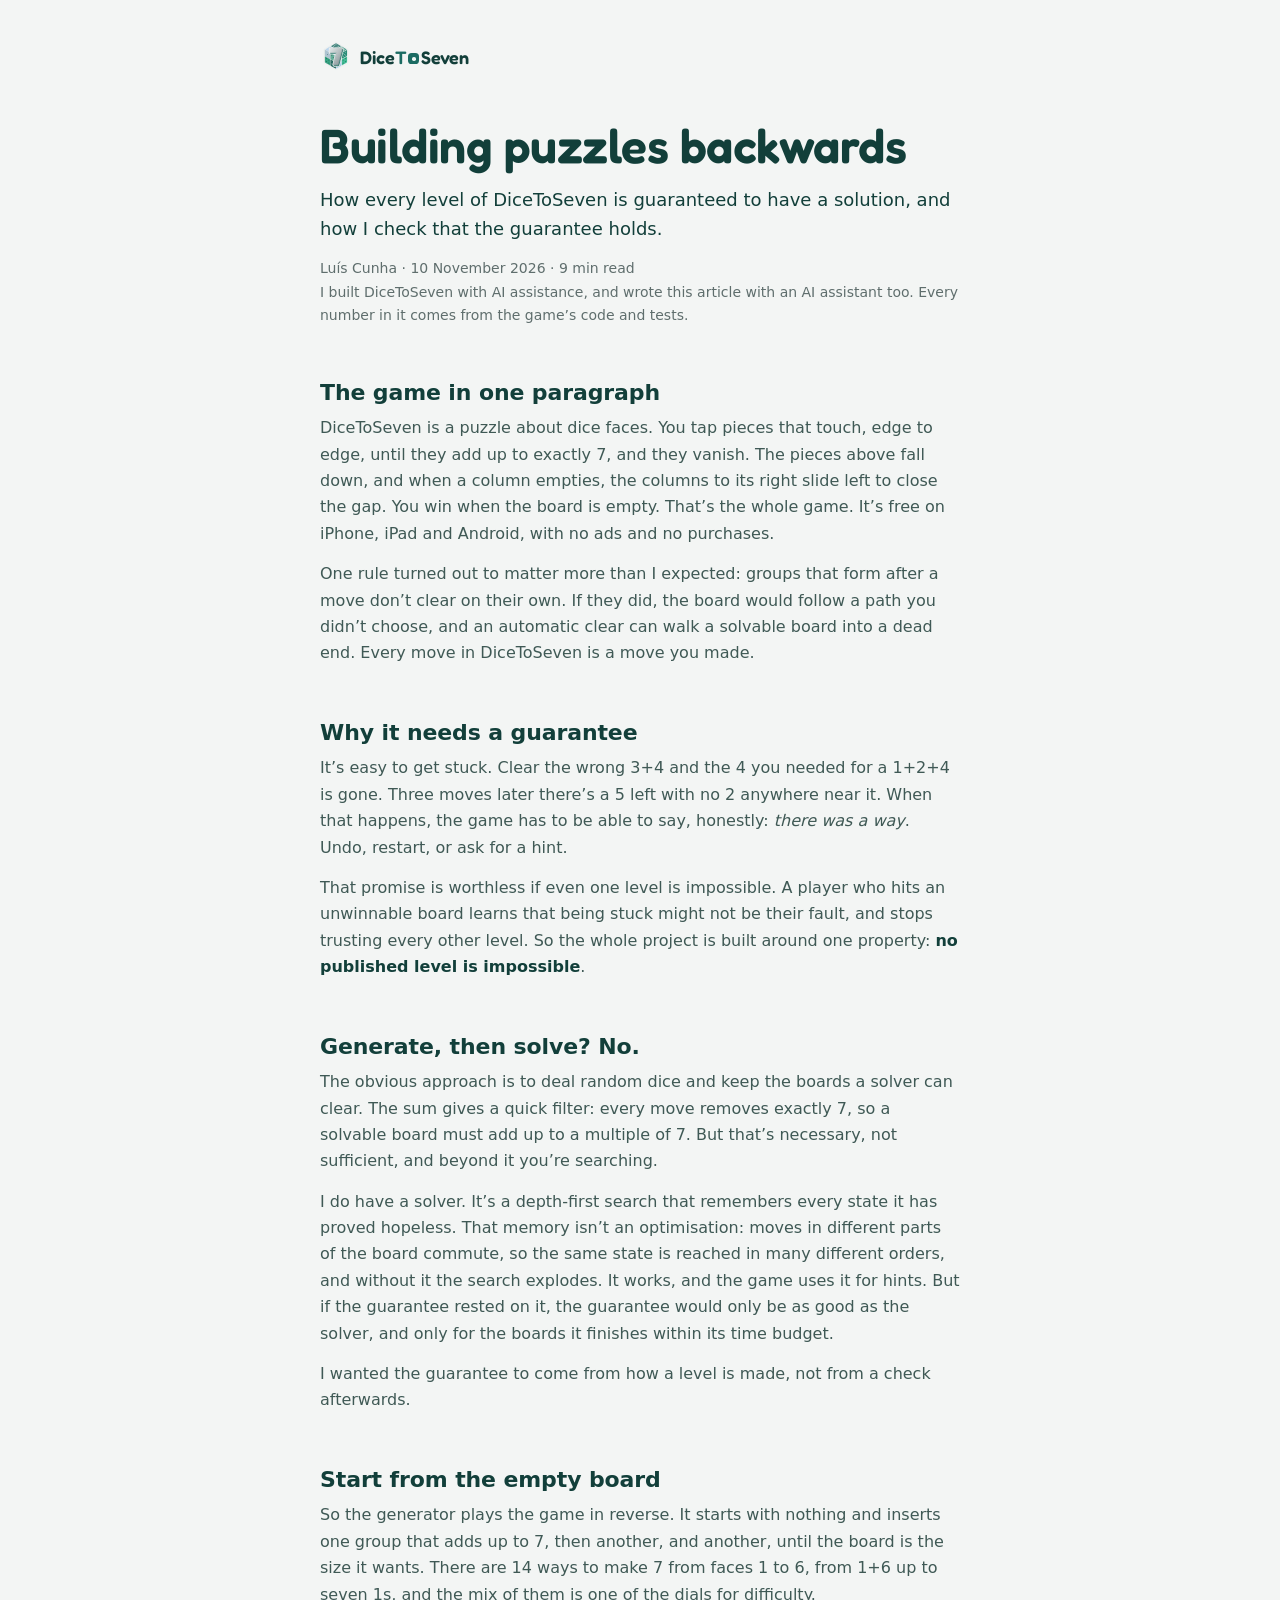
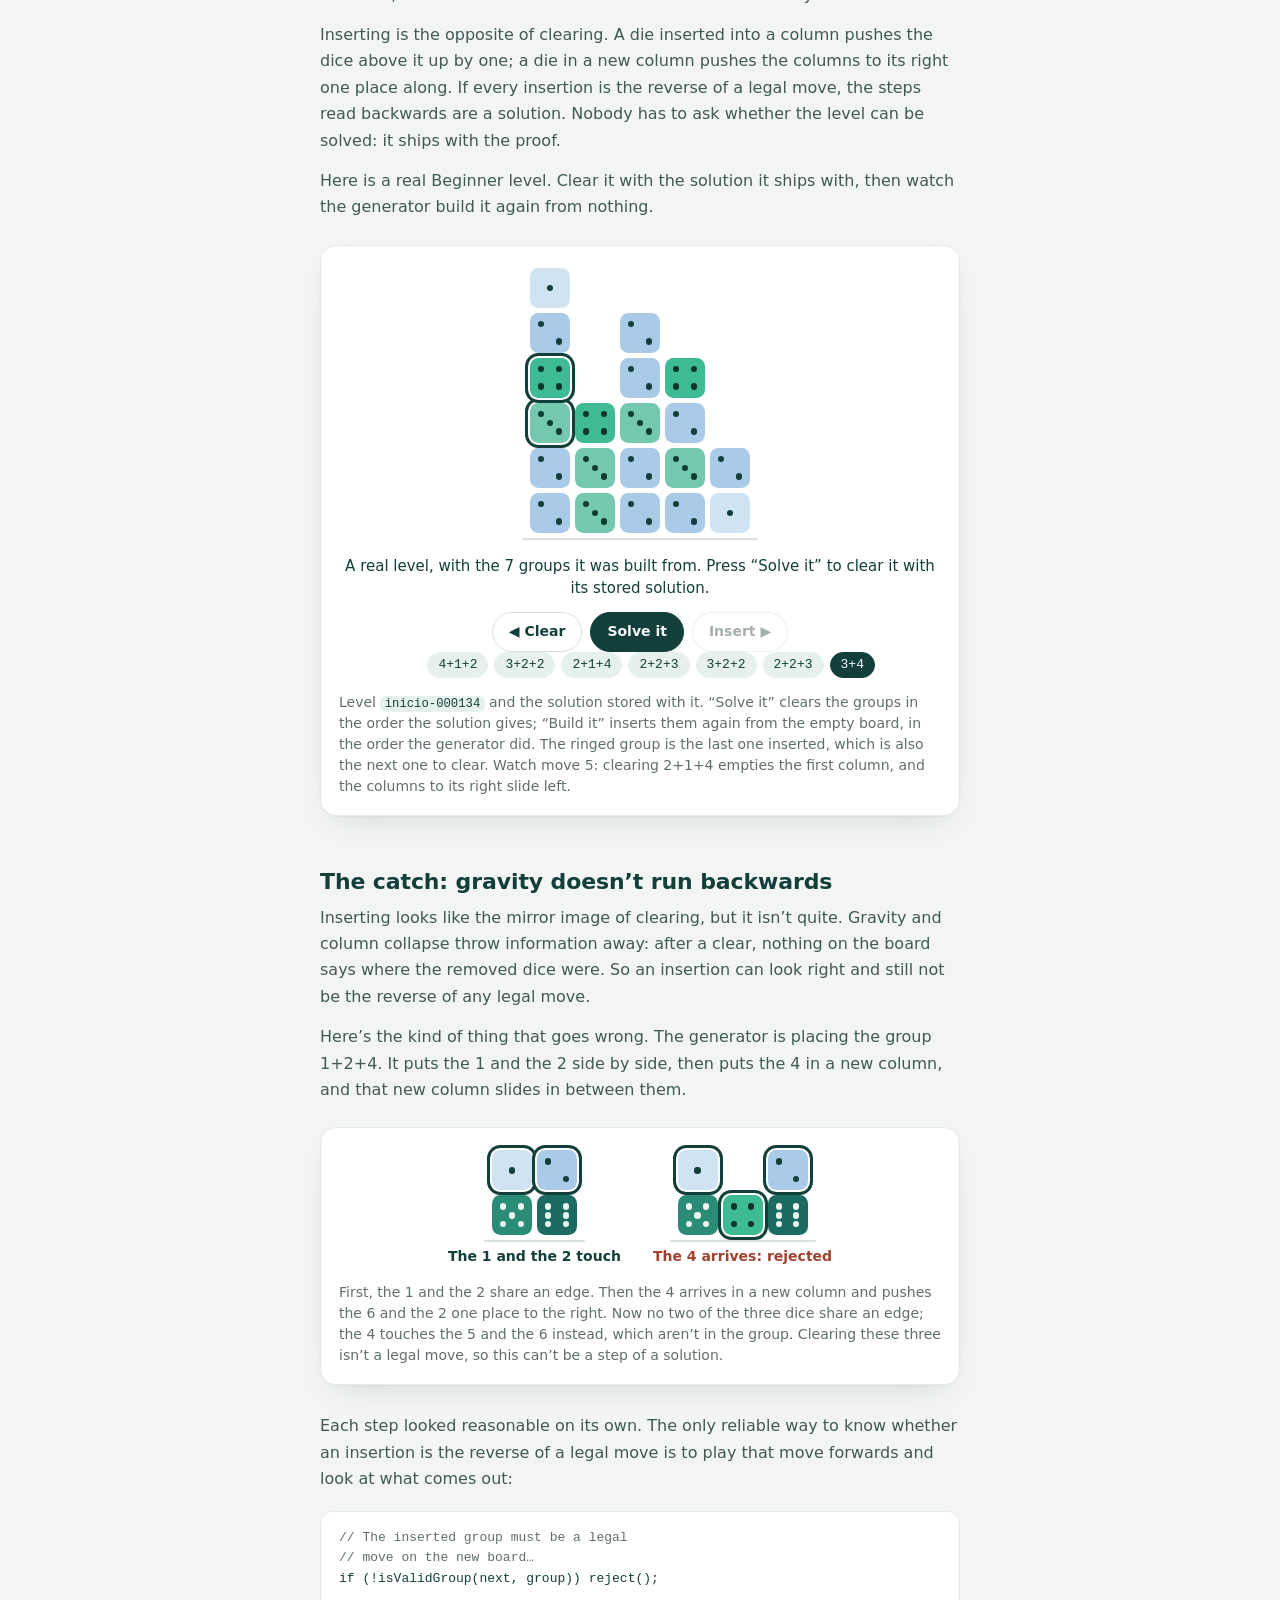
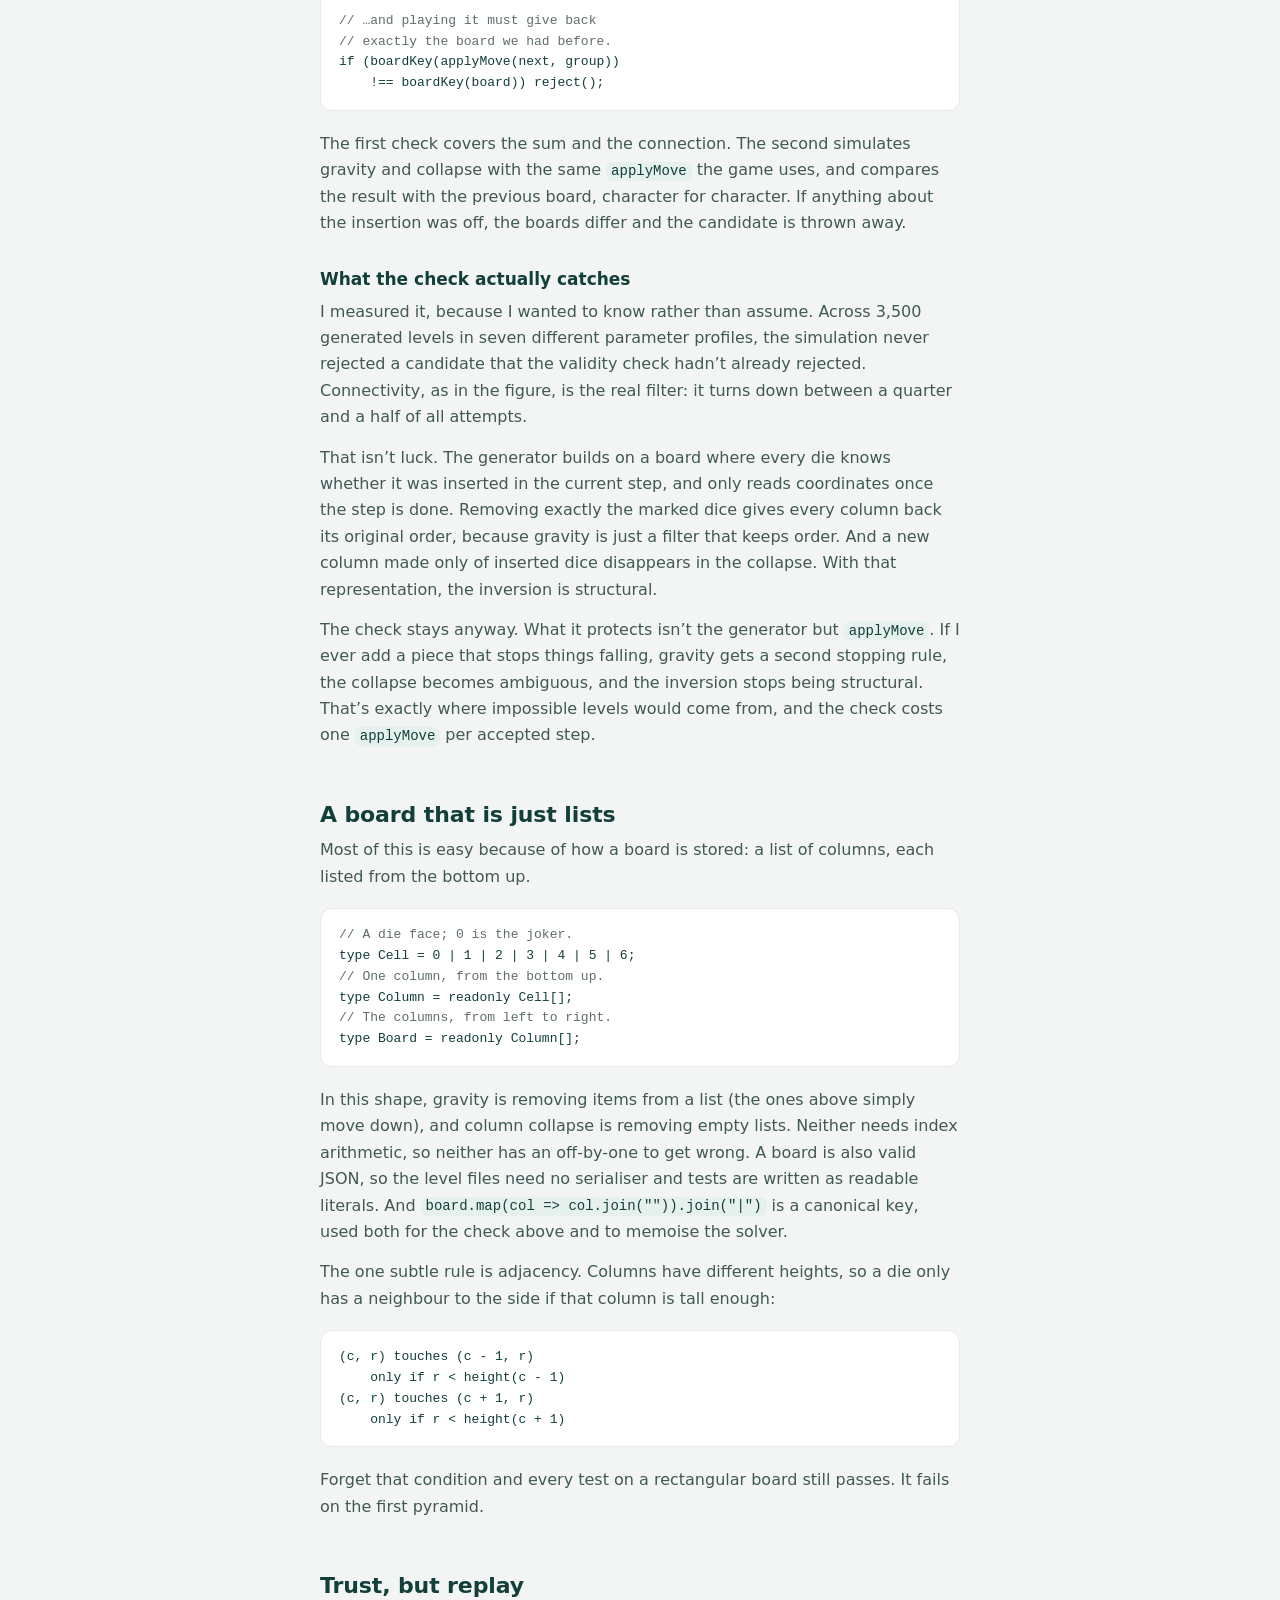
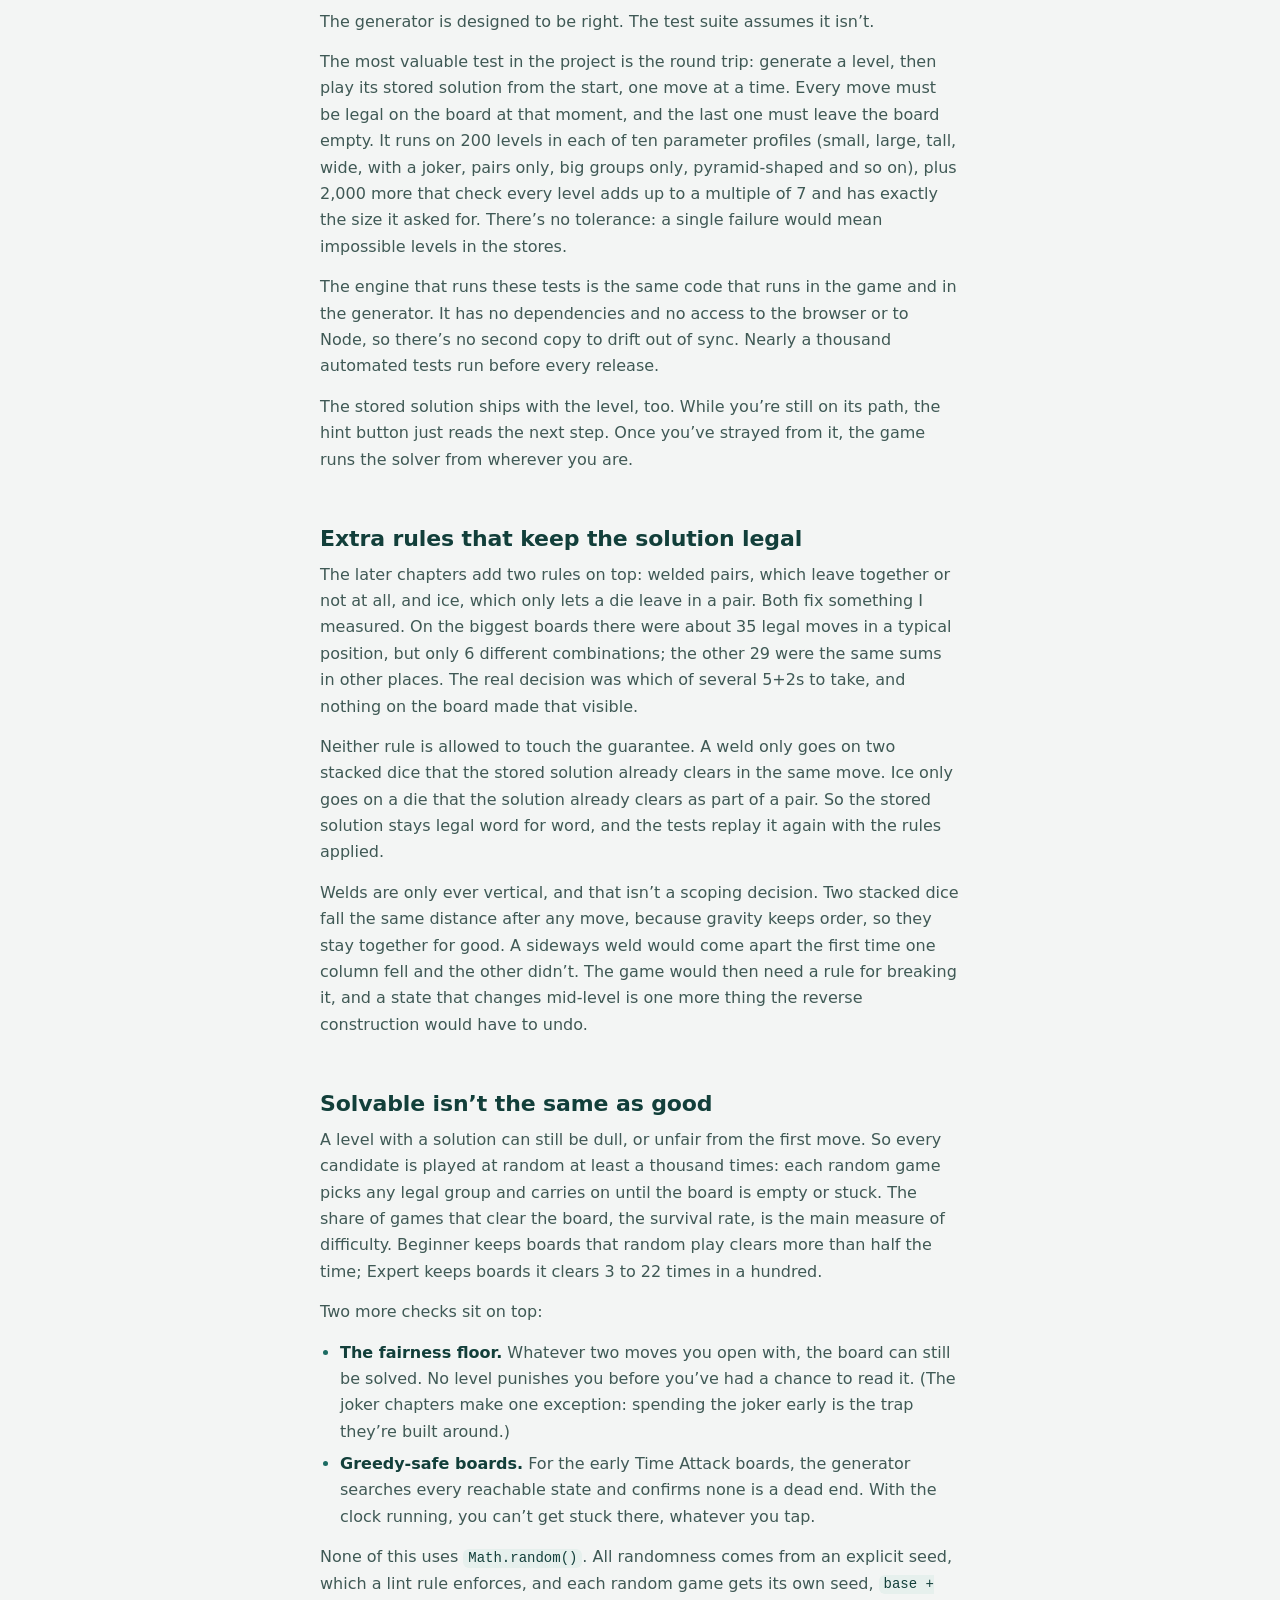
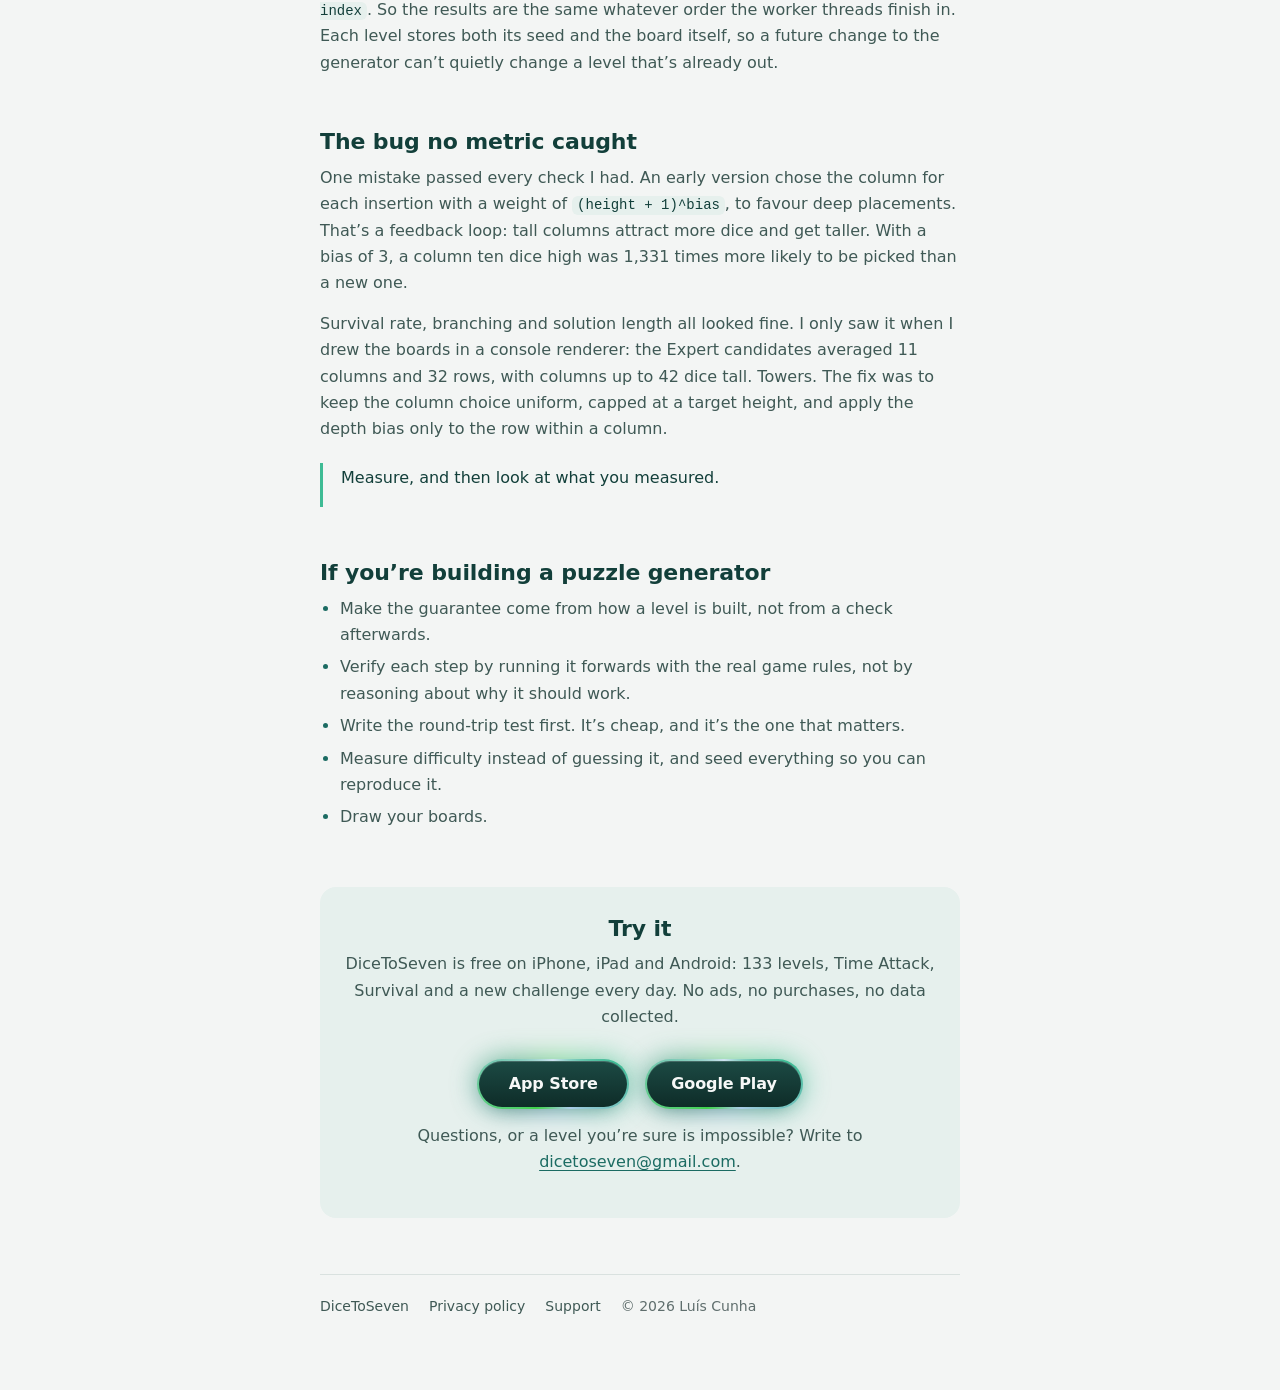
==== commit ebfcee9d: "O artigo diz que o jogo e o texto foram feitos com ajuda de IA Co-Authored-By: Claude Opus 5.5 <nore" ====
--- a/building-levels-backwards.html
+++ b/building-levels-backwards.html
@@ -36,7 +36,7 @@
     <article>
       <h1>Building puzzles backwards</h1>
       <p class="entrada">How every level of DiceToSeven is guaranteed to have a solution, and how I check that the guarantee holds.</p>
-      <p class="data">Luís Cunha · 10 November 2026 · 9 min read</p>
+      <p class="data">Luís Cunha · 10 November 2026 · 9 min read<br>I built DiceToSeven with AI assistance, and wrote this article with an AI assistant too. Every number in it comes from the game’s code and tests.</p>
 
       <h2>The game in one paragraph</h2>
       <p>DiceToSeven is a puzzle about dice faces. You tap pieces that touch, edge to edge, until they add up to exactly 7, and they vanish. The pieces above fall down, and when a column empties, the columns to its right slide left to close the gap. You win when the board is empty. That’s the whole game. It’s free on iPhone, iPad and Android, with no ads and no purchases.</p>
